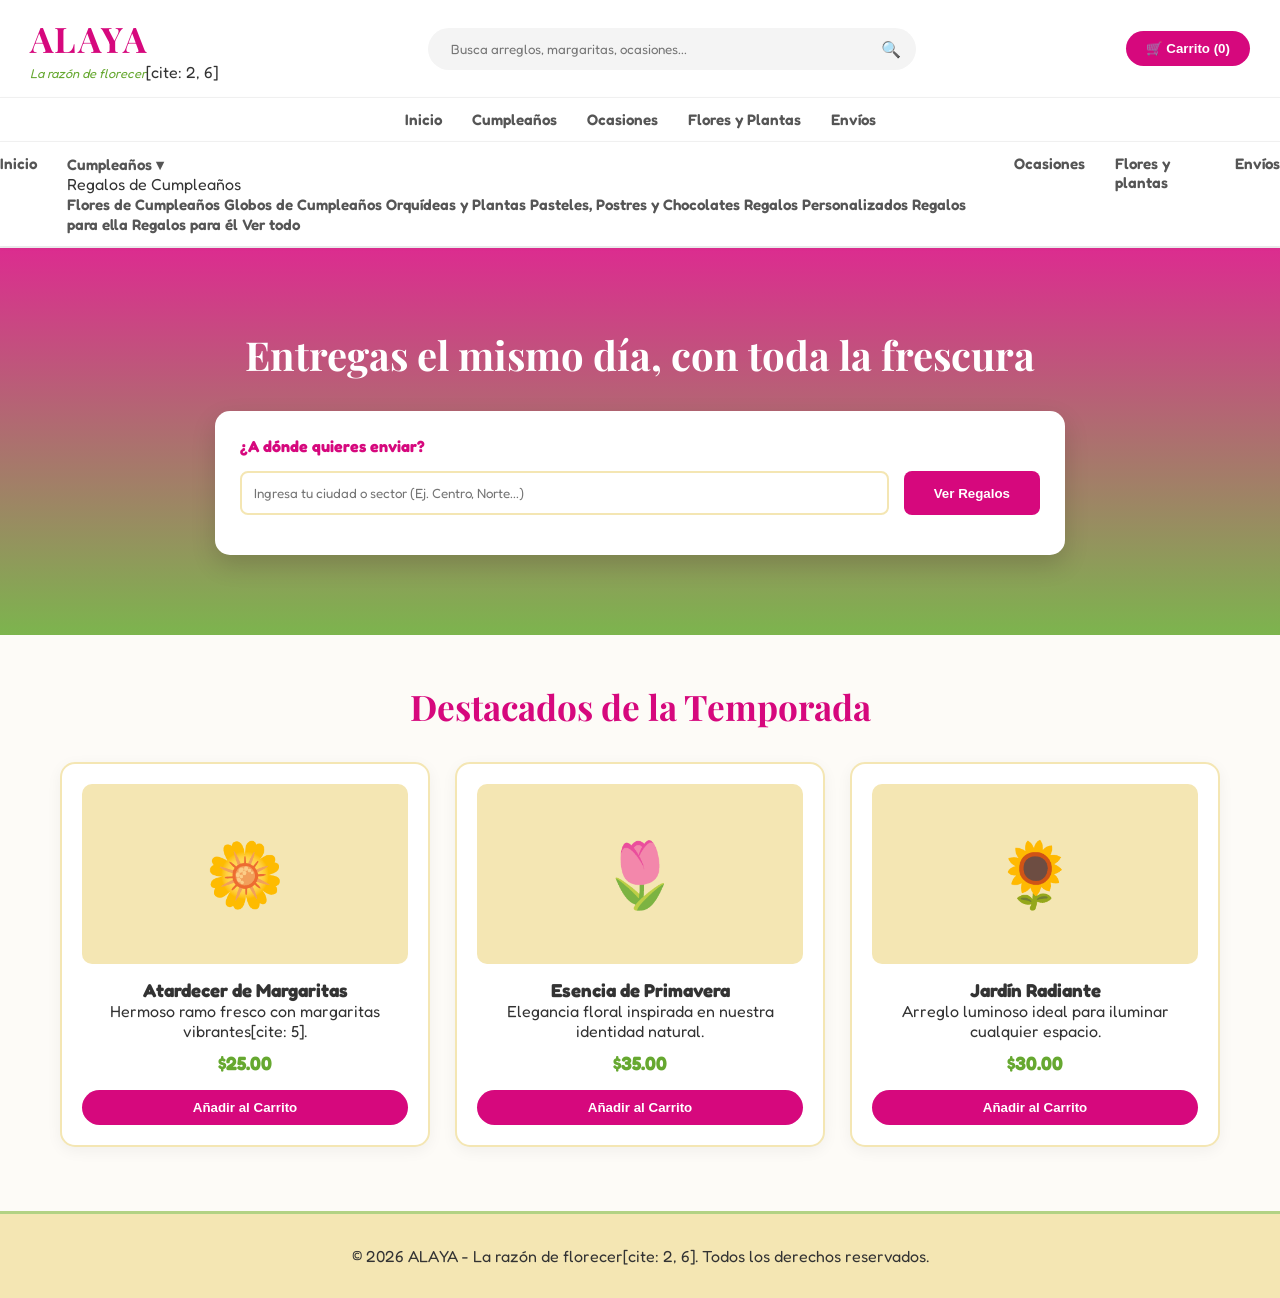
==== index.html @ d501094c "Add files via upload" ====
<!DOCTYPE html>
<html lang="es">
<head>
    <meta charset="UTF-8">
    <meta name="viewport" content="width=device-width, initial-scale=1.0">
    <title>ALAYA - La razón de florecer</title>
    <link href="https://fonts.googleapis.com/css2?family=Fredoka:wght@400;600&family=Playfair+Display:ital,wght@0,600;1,400&display=swap" rel="stylesheet">
    <link rel="stylesheet" href="style.css">
</head>
<body>

    <!-- Encabezado Principal Estilo E-commerce -->
    <header>
        <div class="header-top">
            <div class="logo-area">
                <h1>ALAYA</h1>
                <span class="slogan">La razón de florecer</span>[cite: 2, 6]
            </div>
            
            <!-- Barra de búsqueda -->
            <div class="search-bar">
                <input type="text" placeholder="Busca arreglos, margaritas, ocasiones...">
                <span>🔍</span>
            </div>

            <div class="header-actions">
                <button class="cart-btn" onclick="toggleCart()">🛒 Carrito (<span id="cart-count">0</span>)</button>
            </div>
        </div>

        <!-- Menú de Categorías Secundario -->
        <nav class="sub-nav">
            <a href="index.html">Inicio</a>
            <a href="catalogo.html">Cumpleaños</a>
            <a href="catalogo.html">Ocasiones</a>
            <a href="catalogo.html">Flores y Plantas</a>
            <a href="envios.html">Envíos</a>
        </nav>
        <!-- Menú de Categorías Secundario con Desplegable -->
        <nav class="sub-nav">
            <a href="index.html">Inicio</a>
            
            <!-- Opción Cumpleaños con Menú Desplegable -->
            <div class="dropdown">
                <a href="catalogo.html">Cumpleaños ▾</a>
                <div class="dropdown-content">
                    <div class="dropdown-title">Regalos de Cumpleaños</div>
                    <a href="catalogo.html">Flores de Cumpleaños</a>
                    <a href="catalogo.html">Globos de Cumpleaños</a>
                    <a href="catalogo.html">Orquídeas y Plantas</a>
                    <a href="catalogo.html">Pasteles, Postres y Chocolates</a>
                    <a href="catalogo.html">Regalos Personalizados</a>
                    <a href="catalogo.html">Regalos para ella</a>
                    <a href="catalogo.html">Regalos para él</a>
                    <a href="catalogo.html" class="ver-todo">Ver todo</a>
                </div>
            </div>

            <a href="catalogo.html">Ocasiones</a>
            <a href="catalogo.html">Flores y plantas</a>
            <a href="envios.html">Envíos</a>
        </nav>
    </header>

    <!-- Sección Buscador de Destino (Inspirado en EnviaFlores) -->
    <section class="hero-envio-container">
        <h2>Entregas el mismo día, con toda la frescura</h2>
        <div class="location-box">
            <h4>¿A dónde quieres enviar?</h4>
            <div class="location-inputs">
                <input type="text" id="zone-input" placeholder="Ingresa tu ciudad o sector (Ej. Centro, Norte...)">
                <button class="btn-enviar-regalo" onclick="calcularTiempoEnvio()">Ver Regalos</button>
            </div>
            <div id="delivery-result" style="margin-top: 15px; font-weight: bold; color: var(--color-fucsia);"></div>
        </div>
    </section>

    <!-- Catálogo Destacado con recuadros expansivos -->
    <div class="container">
        <h2 class="section-title">Destacados de la Temporada</h2>
        <div class="catalog-grid">
            
            <div class="flower-card">
                <div class="flower-img">🌼</div>
                <h3>Atardecer de Margaritas</h3>
                <p>Hermoso ramo fresco con margaritas vibrantes[cite: 5].</p>
                <div class="price">$25.00</div>
                <button class="btn-add" onclick="addToCart('Atardecer de Margaritas', 25.00)">Añadir al Carrito</button>
            </div>

            <div class="flower-card">
                <div class="flower-img">🌷</div>
                <h3>Esencia de Primavera</h3>
                <p>Elegancia floral inspirada en nuestra identidad natural.</p>
                <div class="price">$35.00</div>
                <button class="btn-add" onclick="addToCart('Esencia de Primavera', 35.00)">Añadir al Carrito</button>
            </div>

            <div class="flower-card">
                <div class="flower-img">🌻</div>
                <h3>Jardín Radiante</h3>
                <p>Arreglo luminoso ideal para iluminar cualquier espacio.</p>
                <div class="price">$30.00</div>
                <button class="btn-add" onclick="addToCart('Jardín Radiante', 30.00)">Añadir al Carrito</button>
            </div>

        </div>
    </div>

    <!-- Carrito Desplegable Lateral -->
    <div class="cart-modal" id="cartModal">
        <div class="cart-header">
            <h3>Tu Carrito ALAYA</h3>
            <button class="close-cart" onclick="toggleCart()">×</button>
        </div>
        <div class="cart-items" id="cartItemsList">
            <p style="text-align: center; color: #777; margin-top: 20px;">Tu carrito está vacío.</p>
        </div>
        <div class="cart-footer">
            <div class="total-price">Total: $<span id="cartTotal">0.00</span></div>
            <button class="btn-add" onclick="checkout()">Realizar Pedido</button>
        </div>
    </div>

    <footer>
        <p>&copy; 2026 ALAYA - La razón de florecer[cite: 2, 6]. Todos los derechos reservados.</p>
    </footer>

    <!-- Archivo de JavaScript externo -->
    <script src="script.js"></script>
    <script>
        // Función específica para el buscador estilo EnviaFlores en el banner
        function calcularTiempoEnvio() {
            const zona = document.getElementById('zone-input').value.trim();
            const resultDiv = document.getElementById('delivery-result');

            if (zona === "") {
                resultDiv.innerHTML = "⚠️ Por favor, ingresa una zona o sector válido.";
                return;
            }

            const tiempos = [30, 40, 45, 50];
            const tiempoAleatorio = tiempos[Math.floor(Math.random() * tiempos.length)];

            resultDiv.innerHTML = `🚚 ¡Disponible! Para <strong>${zona}</strong>, tu pedido llegará en aproximadamente <strong>${tiempoAleatorio} minutos</strong>.`;
        }
    </script>
</body>
</html>
---- style.css ----
:root {
    --color-fucsia: #d6087d;
    --color-verde: #66a830;
    --color-crema: #f4e6b3;
    --color-verde-claro: #b2d284;
    --color-fondo: #fdfbf7;
    --color-texto: #333333;
}

* {
    margin: 0;
    padding: 0;
    box-sizing: border-box;
}

body {
    font-family: 'Fredoka', sans-serif;
    background-color: var(--color-fondo);
    color: var(--color-texto);
}

/* Encabezado Estilo E-commerce */
header {
    background-color: white;
    border-bottom: 2px solid #eee;
    position: sticky;
    top: 0;
    z-index: 1000;
}

.header-top {
    display: flex;
    justify-content: space-between;
    align-items: center;
    padding: 15px 30px;
    max-width: 1300px;
    margin: 0 auto;
}

.logo-area h1 {
    font-family: 'Playfair Display', serif;
    color: var(--color-fucsia);
    font-size: 2.2rem;
    letter-spacing: 2px;
}

.logo-area .slogan {
    font-size: 0.8rem;
    color: var(--color-verde);
    font-style: italic;
}

/* Barra de búsqueda central */
.search-bar {
    display: flex;
    background: #f4f4f4;
    border-radius: 25px;
    padding: 5px 15px;
    width: 40%;
    align-items: center;
}

.search-bar input {
    border: none;
    background: transparent;
    outline: none;
    width: 100%;
    padding: 8px;
    font-family: 'Fredoka', sans-serif;
}

.header-actions {
    display: flex;
    gap: 20px;
    align-items: center;
}

.cart-btn {
    background-color: var(--color-fucsia);
    color: white;
    padding: 10px 20px;
    border-radius: 25px;
    border: none;
    font-weight: 600;
    cursor: pointer;
}

/* Menú de categorías secundario */
.sub-nav {
    background-color: white;
    border-top: 1px solid #f0f0f0;
    display: flex;
    justify-content: center;
    gap: 30px;
    padding: 12px 0;
    box-shadow: 0 2px 5px rgba(0,0,0,0.03);
}

.sub-nav a {
    text-decoration: none;
    color: #555;
    font-weight: 600;
    font-size: 0.95rem;
    transition: color 0.3s;
}

.sub-nav a:hover {
    color: var(--color-fucsia);
}

/* Sección Buscador de Envío Flotante (Estilo EnviaFlores) */
.hero-envio-container {
    background: linear-gradient(rgba(214, 8, 125, 0.85), rgba(102, 168, 48, 0.85)), url('https://images.unsplash.com/photo-1526047932273-341f2a7631f9?auto=format&fit=crop&w=1200&q=80');
    background-size: cover;
    background-position: center;
    padding: 80px 20px;
    text-align: center;
    color: white;
}

.hero-envio-container h2 {
    font-family: 'Playfair Display', serif;
    font-size: 2.5rem;
    margin-bottom: 30px;
}

.location-box {
    background: white;
    max-width: 850px;
    margin: 0 auto;
    padding: 25px;
    border-radius: 15px;
    box-shadow: 0 10px 25px rgba(0,0,0,0.15);
    text-align: left;
    color: var(--color-texto);
}

.location-box h4 {
    margin-bottom: 15px;
    color: var(--color-fucsia);
}

.location-inputs {
    display: flex;
    gap: 15px;
}

.location-inputs select, .location-inputs input {
    flex: 1;
    padding: 12px;
    border: 2px solid var(--color-crema);
    border-radius: 8px;
    font-family: 'Fredoka', sans-serif;
    outline: none;
}

.btn-enviar-regalo {
    background-color: var(--color-fucsia);
    color: white;
    border: none;
    padding: 12px 30px;
    border-radius: 8px;
    font-weight: 600;
    cursor: pointer;
    transition: background 0.3s;
}

.btn-enviar-regalo:hover {
    background-color: #b00564;
}

/* Contenedor del catálogo y recuadros expansivos */
.container {
    max-width: 1200px;
    margin: 3rem auto;
    padding: 0 20px;
}

.section-title {
    text-align: center;
    color: var(--color-fucsia);
    font-family: 'Playfair Display', serif;
    font-size: 2.2rem;
    margin-bottom: 2rem;
}

.catalog-grid {
    display: grid;
    grid-template-columns: repeat(auto-fit, minmax(280px, 1fr));
    gap: 25px;
}

.flower-card {
    background: white;
    border-radius: 15px;
    overflow: hidden;
    box-shadow: 0 4px 15px rgba(0,0,0,0.05);
    border: 2px solid var(--color-crema);
    padding: 20px;
    text-align: center;
    transition: transform 0.3s ease, box-shadow 0.3s ease;
}

.flower-card:hover {
    transform: scale(1.03) translateY(-5px); /* Efecto de expansión al pasar el mouse */
    box-shadow: 0 10px 25px rgba(214, 8, 125, 0.15);
}

.flower-img {
    background-color: var(--color-crema);
    height: 180px;
    display: flex;
    align-items: center;
    justify-content: center;
    font-size: 4rem;
    border-radius: 10px;
    margin-bottom: 15px;
}

.price {
    font-size: 1.2rem;
    font-weight: bold;
    color: var(--color-verde);
    margin: 10px 0 15px 0;
}

.btn-add {
    background-color: var(--color-fucsia);
    color: white;
    border: none;
    padding: 10px 20px;
    border-radius: 20px;
    cursor: pointer;
    font-weight: 600;
    width: 100%;
}

/* Carrito Lateral y Footer */
.cart-modal {
    position: fixed;
    top: 0;
    right: -400px;
    width: 350px;
    height: 100%;
    background: white;
    box-shadow: -5px 0 15px rgba(0,0,0,0.1);
    transition: right 0.3s ease;
    z-index: 2000;
    padding: 20px;
    display: flex;
    flex-direction: column;
}

.cart-modal.open {
    right: 0;
}

.cart-header {
    display: flex;
    justify-content: space-between;
    align-items: center;
    border-bottom: 2px solid var(--color-crema);
    padding-bottom: 15px;
}

.close-cart {
    background: none;
    border: none;
    font-size: 1.5rem;
    cursor: pointer;
    color: var(--color-fucsia);
}

.cart-items {
    flex-grow: 1;
    overflow-y: auto;
    padding: 20px 0;
}

.cart-footer {
    border-top: 2px solid var(--color-crema);
    padding-top: 15px;
}

.total-price {
    font-size: 1.2rem;
    font-weight: bold;
    margin-bottom: 15px;
    text-align: right;
}

footer {
    background-color: var(--color-crema);
    text-align: center;
    padding: 2rem;
    margin-top: 4rem;
    border-top: 3px solid var(--color-verde-claro);
}
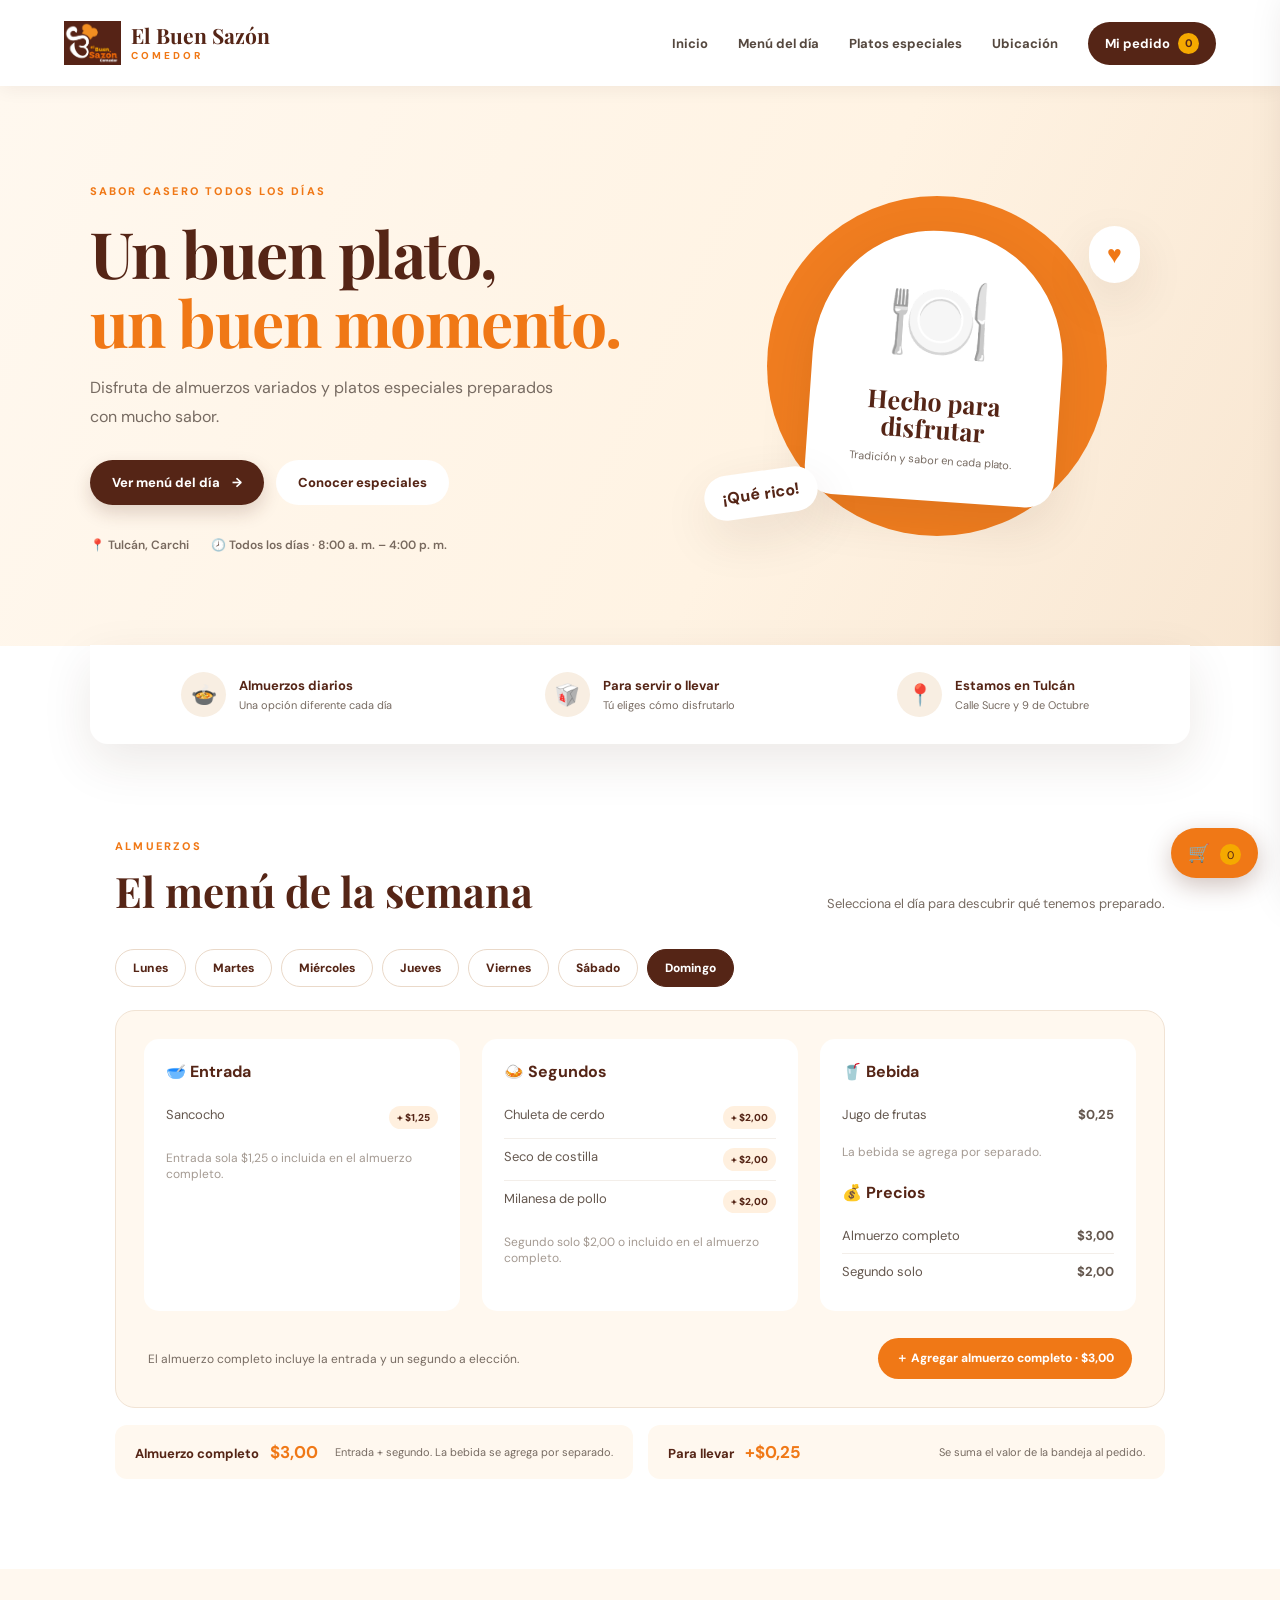
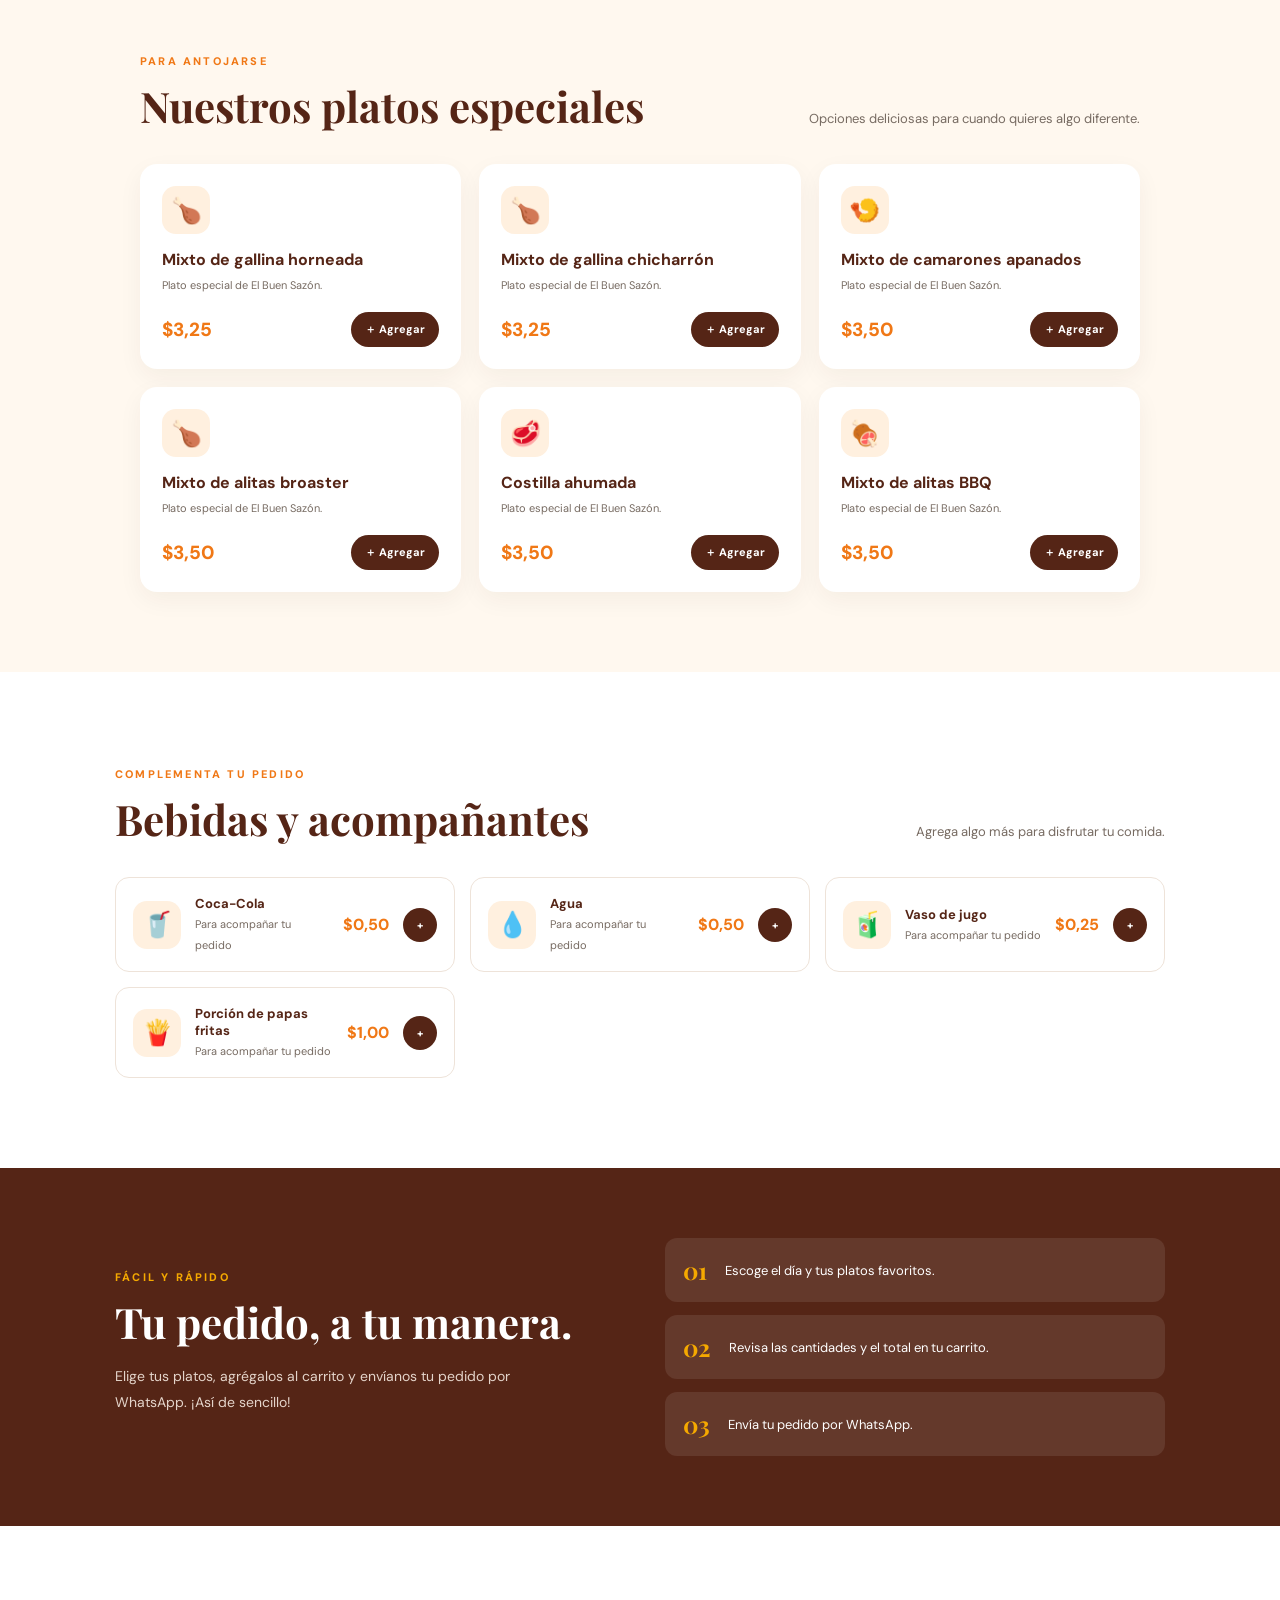
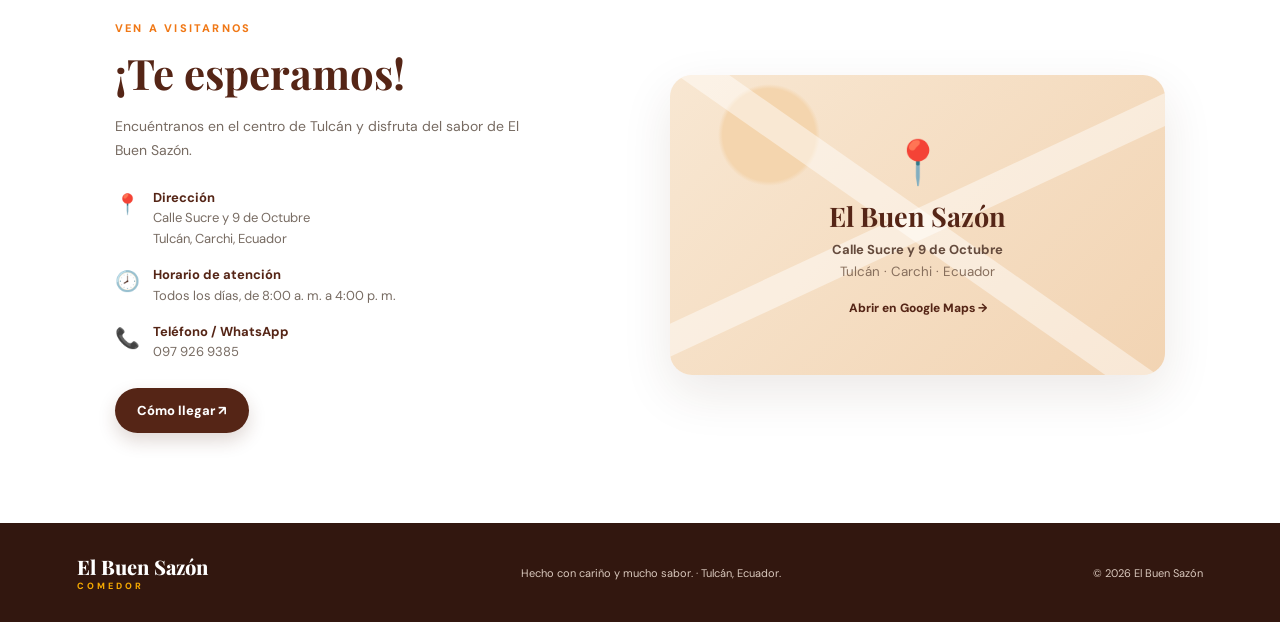
==== commit 11d2f173: "Add files via upload" ====
--- a/index.html
+++ b/index.html
@@ -1,149 +1,155 @@
-<!DOCTYPE html>
-<html lang="es">
-<head>
-    <meta charset="UTF-8">
-    <meta name="viewport" content="width=device-width, initial-scale=1.0">
-    <title>ALAYA - La razón de florecer</title>
-    <link href="https://fonts.googleapis.com/css2?family=Fredoka:wght@400;600&family=Playfair+Display:ital,wght@0,600;1,400&display=swap" rel="stylesheet">
-    <link rel="stylesheet" href="style.css">
-</head>
-<body>
-
-    <!-- Encabezado Principal Estilo E-commerce -->
-    <header>
-        <div class="header-top">
-            <div class="logo-area">
-                <h1>ALAYA</h1>
-                <span class="slogan">La razón de florecer</span>[cite: 2, 6]
-            </div>
-            
-            <!-- Barra de búsqueda -->
-            <div class="search-bar">
-                <input type="text" placeholder="Busca arreglos, margaritas, ocasiones...">
-                <span>🔍</span>
-            </div>
-
-            <div class="header-actions">
-                <button class="cart-btn" onclick="toggleCart()">🛒 Carrito (<span id="cart-count">0</span>)</button>
-            </div>
-        </div>
-
-        <!-- Menú de Categorías Secundario -->
-        <nav class="sub-nav">
-            <a href="index.html">Inicio</a>
-            <a href="catalogo.html">Cumpleaños</a>
-            <a href="catalogo.html">Ocasiones</a>
-            <a href="catalogo.html">Flores y Plantas</a>
-            <a href="envios.html">Envíos</a>
-        </nav>
-        <!-- Menú de Categorías Secundario con Desplegable -->
-        <nav class="sub-nav">
-            <a href="index.html">Inicio</a>
-            
-            <!-- Opción Cumpleaños con Menú Desplegable -->
-            <div class="dropdown">
-                <a href="catalogo.html">Cumpleaños ▾</a>
-                <div class="dropdown-content">
-                    <div class="dropdown-title">Regalos de Cumpleaños</div>
-                    <a href="catalogo.html">Flores de Cumpleaños</a>
-                    <a href="catalogo.html">Globos de Cumpleaños</a>
-                    <a href="catalogo.html">Orquídeas y Plantas</a>
-                    <a href="catalogo.html">Pasteles, Postres y Chocolates</a>
-                    <a href="catalogo.html">Regalos Personalizados</a>
-                    <a href="catalogo.html">Regalos para ella</a>
-                    <a href="catalogo.html">Regalos para él</a>
-                    <a href="catalogo.html" class="ver-todo">Ver todo</a>
-                </div>
-            </div>
-
-            <a href="catalogo.html">Ocasiones</a>
-            <a href="catalogo.html">Flores y plantas</a>
-            <a href="envios.html">Envíos</a>
-        </nav>
-    </header>
-
-    <!-- Sección Buscador de Destino (Inspirado en EnviaFlores) -->
-    <section class="hero-envio-container">
-        <h2>Entregas el mismo día, con toda la frescura</h2>
-        <div class="location-box">
-            <h4>¿A dónde quieres enviar?</h4>
-            <div class="location-inputs">
-                <input type="text" id="zone-input" placeholder="Ingresa tu ciudad o sector (Ej. Centro, Norte...)">
-                <button class="btn-enviar-regalo" onclick="calcularTiempoEnvio()">Ver Regalos</button>
-            </div>
-            <div id="delivery-result" style="margin-top: 15px; font-weight: bold; color: var(--color-fucsia);"></div>
-        </div>
-    </section>
-
-    <!-- Catálogo Destacado con recuadros expansivos -->
-    <div class="container">
-        <h2 class="section-title">Destacados de la Temporada</h2>
-        <div class="catalog-grid">
-            
-            <div class="flower-card">
-                <div class="flower-img">🌼</div>
-                <h3>Atardecer de Margaritas</h3>
-                <p>Hermoso ramo fresco con margaritas vibrantes[cite: 5].</p>
-                <div class="price">$25.00</div>
-                <button class="btn-add" onclick="addToCart('Atardecer de Margaritas', 25.00)">Añadir al Carrito</button>
-            </div>
-
-            <div class="flower-card">
-                <div class="flower-img">🌷</div>
-                <h3>Esencia de Primavera</h3>
-                <p>Elegancia floral inspirada en nuestra identidad natural.</p>
-                <div class="price">$35.00</div>
-                <button class="btn-add" onclick="addToCart('Esencia de Primavera', 35.00)">Añadir al Carrito</button>
-            </div>
-
-            <div class="flower-card">
-                <div class="flower-img">🌻</div>
-                <h3>Jardín Radiante</h3>
-                <p>Arreglo luminoso ideal para iluminar cualquier espacio.</p>
-                <div class="price">$30.00</div>
-                <button class="btn-add" onclick="addToCart('Jardín Radiante', 30.00)">Añadir al Carrito</button>
-            </div>
-
-        </div>
-    </div>
-
-    <!-- Carrito Desplegable Lateral -->
-    <div class="cart-modal" id="cartModal">
-        <div class="cart-header">
-            <h3>Tu Carrito ALAYA</h3>
-            <button class="close-cart" onclick="toggleCart()">×</button>
-        </div>
-        <div class="cart-items" id="cartItemsList">
-            <p style="text-align: center; color: #777; margin-top: 20px;">Tu carrito está vacío.</p>
-        </div>
-        <div class="cart-footer">
-            <div class="total-price">Total: $<span id="cartTotal">0.00</span></div>
-            <button class="btn-add" onclick="checkout()">Realizar Pedido</button>
-        </div>
-    </div>
-
-    <footer>
-        <p>&copy; 2026 ALAYA - La razón de florecer[cite: 2, 6]. Todos los derechos reservados.</p>
-    </footer>
-
-    <!-- Archivo de JavaScript externo -->
-    <script src="script.js"></script>
-    <script>
-        // Función específica para el buscador estilo EnviaFlores en el banner
-        function calcularTiempoEnvio() {
-            const zona = document.getElementById('zone-input').value.trim();
-            const resultDiv = document.getElementById('delivery-result');
-
-            if (zona === "") {
-                resultDiv.innerHTML = "⚠️ Por favor, ingresa una zona o sector válido.";
-                return;
-            }
-
-            const tiempos = [30, 40, 45, 50];
-            const tiempoAleatorio = tiempos[Math.floor(Math.random() * tiempos.length)];
-
-            resultDiv.innerHTML = `🚚 ¡Disponible! Para <strong>${zona}</strong>, tu pedido llegará en aproximadamente <strong>${tiempoAleatorio} minutos</strong>.`;
-        }
-    </script>
-</body>
-</html>+<!DOCTYPE html>
+<html lang="es">
+<head>
+  <meta charset="UTF-8">
+  <meta name="viewport" content="width=device-width, initial-scale=1.0">
+  <meta name="description" content="El Buen Sazón, comedor en Tulcán. Consulta el menú del día y realiza tu pedido.">
+  <title>El Buen Sazón | Comedor en Tulcán</title>
+  <link rel="preconnect" href="https://fonts.googleapis.com">
+  <link rel="preconnect" href="https://fonts.gstatic.com" crossorigin>
+  <link href="https://fonts.googleapis.com/css2?family=DM+Sans:wght@400;500;600;700;800&family=Playfair+Display:wght@700;800&display=swap" rel="stylesheet">
+  <link rel="stylesheet" href="styles.css">
+</head>
+<body>
+  <header class="site-header">
+    <a class="brand" href="#inicio" aria-label="El Buen Sazón, inicio">
+      <img src="logo.png" alt="Logo de El Buen Sazón">
+      <span class="brand-copy"><strong>El Buen Sazón</strong><small>COMEDOR</small></span>
+    </a>
+    <button class="menu-toggle" id="menuToggle" aria-label="Abrir menú" aria-expanded="false">☰</button>
+    <nav id="mainNav">
+      <a href="#inicio">Inicio</a>
+      <a href="#menu">Menú del día</a>
+      <a href="#especiales">Platos especiales</a>
+      <a href="#ubicacion">Ubicación</a>
+      <button class="nav-cart" id="openCartNav">Mi pedido <span id="navCartCount">0</span></button>
+    </nav>
+  </header>
+
+  <main>
+    <section class="hero" id="inicio">
+      <div class="hero-content">
+        <span class="eyebrow">SABOR CASERO TODOS LOS DÍAS</span>
+        <h1>Un buen plato,<br><em>un buen momento.</em></h1>
+        <p>Disfruta de almuerzos variados y platos especiales preparados con mucho sabor.</p>
+        <div class="hero-actions">
+          <a class="btn btn-primary" href="#menu">Ver menú del día <span>→</span></a>
+          <a class="btn btn-light" href="#especiales">Conocer especiales</a>
+        </div>
+        <div class="hero-meta">
+          <span>📍 Tulcán, Carchi</span>
+          <span>🕗 Todos los días · 8:00 a. m. – 4:00 p. m.</span>
+        </div>
+      </div>
+      <div class="hero-art" aria-label="Presentación de comida">
+        <div class="hero-circle"></div>
+        <div class="hero-card">
+          <span class="plate-icon">🍽️</span>
+          <strong>Hecho para<br>disfrutar</strong>
+          <small>Tradición y sabor en cada plato.</small>
+        </div>
+        <span class="floating floating-one">♥</span>
+        <span class="floating floating-two">¡Qué rico!</span>
+      </div>
+    </section>
+
+    <section class="quick-info">
+      <div><span class="info-icon">🍲</span><p><strong>Almuerzos diarios</strong><small>Una opción diferente cada día</small></p></div>
+      <div><span class="info-icon">🥡</span><p><strong>Para servir o llevar</strong><small>Tú eliges cómo disfrutarlo</small></p></div>
+      <div><span class="info-icon">📍</span><p><strong>Estamos en Tulcán</strong><small>Calle Sucre y 9 de Octubre</small></p></div>
+    </section>
+
+    <section class="section menu-section" id="menu">
+      <div class="section-heading">
+        <div><span class="eyebrow">ALMUERZOS</span><h2>El menú de la semana</h2></div>
+        <p>Selecciona el día para descubrir qué tenemos preparado.</p>
+      </div>
+      <div class="day-tabs" id="dayTabs" role="tablist" aria-label="Días de la semana"></div>
+      <div class="daily-menu" id="dailyMenu" aria-live="polite"></div>
+      <div class="price-note">
+        <div><strong>Almuerzo completo <b>$3,00</b></strong><span>Entrada + segundo. La bebida se agrega por separado.</span></div>
+        <div><strong>Para llevar <b>+$0,25</b></strong><span>Se suma el valor de la bandeja al pedido.</span></div>
+      </div>
+    </section>
+
+    <section class="special-section" id="especiales">
+      <div class="section section-heading">
+        <div><span class="eyebrow">PARA ANTOJARSE</span><h2>Nuestros platos especiales</h2></div>
+        <p>Opciones deliciosas para cuando quieres algo diferente.</p>
+      </div>
+      <div class="special-grid" id="specialGrid"></div>
+    </section>
+
+    <section class="extras-section section" id="extras">
+      <div class="section-heading">
+        <div><span class="eyebrow">COMPLEMENTA TU PEDIDO</span><h2>Bebidas y acompañantes</h2></div>
+        <p>Agrega algo más para disfrutar tu comida.</p>
+      </div>
+      <div class="extras-grid" id="extrasGrid"></div>
+    </section>
+
+    <section class="how-section">
+      <div class="how-copy">
+        <span class="eyebrow">FÁCIL Y RÁPIDO</span>
+        <h2>Tu pedido, a tu manera.</h2>
+        <p>Elige tus platos, agrégalos al carrito y envíanos tu pedido por WhatsApp. ¡Así de sencillo!</p>
+      </div>
+      <div class="steps">
+        <div><b>01</b><span>Escoge el día y tus platos favoritos.</span></div>
+        <div><b>02</b><span>Revisa las cantidades y el total en tu carrito.</span></div>
+        <div><b>03</b><span>Envía tu pedido por WhatsApp.</span></div>
+      </div>
+    </section>
+
+    <section class="location-section section" id="ubicacion">
+      <div>
+        <span class="eyebrow">VEN A VISITARNOS</span>
+        <h2>¡Te esperamos!</h2>
+        <p>Encuéntranos en el centro de Tulcán y disfruta del sabor de El Buen Sazón.</p>
+        <div class="location-details">
+          <p><span>📍</span><span><strong>Dirección</strong><br>Calle Sucre y 9 de Octubre<br>Tulcán, Carchi, Ecuador</span></p>
+          <p><span>🕗</span><span><strong>Horario de atención</strong><br>Todos los días, de 8:00 a. m. a 4:00 p. m.</span></p>
+          <p><span>📞</span><span><strong>Teléfono / WhatsApp</strong><br>097 926 9385</span></p>
+        </div>
+        <a class="btn btn-primary" target="_blank" rel="noopener" href="https://www.google.com/maps/search/?api=1&query=Calle+Sucre+y+9+de+Octubre%2C+Tulcan%2C+Carchi%2C+Ecuador">Cómo llegar ↗</a>
+      </div>
+      <div class="map-card">
+        <div class="map-pin">📍</div>
+        <strong>El Buen Sazón</strong>
+        <span>Calle Sucre y 9 de Octubre</span>
+        <small>Tulcán · Carchi · Ecuador</small>
+        <a target="_blank" rel="noopener" href="https://www.google.com/maps/search/?api=1&query=Calle+Sucre+y+9+de+Octubre%2C+Tulcan%2C+Carchi%2C+Ecuador">Abrir en Google Maps →</a>
+      </div>
+    </section>
+  </main>
+
+  <footer>
+    <a class="footer-brand" href="#inicio">El Buen Sazón <small>COMEDOR</small></a>
+    <p>Hecho con cariño y mucho sabor. · Tulcán, Ecuador.</p>
+    <span>© <span id="year"></span> El Buen Sazón</span>
+  </footer>
+
+  <button class="cart-fab" id="openCartFab" aria-label="Abrir carrito">🛒 <span id="fabCartCount">0</span></button>
+
+  <div class="cart-overlay" id="cartOverlay"></div>
+  <aside class="cart-drawer" id="cartDrawer" aria-label="Carrito de pedidos" aria-hidden="true">
+    <div class="cart-header"><div><span class="eyebrow">TU SELECCIÓN</span><h2>Mi pedido</h2></div><button id="closeCart" class="close-cart" aria-label="Cerrar carrito">×</button></div>
+    <div class="order-type">
+      <span>¿Cómo deseas tu pedido?</span>
+      <label><input type="radio" name="orderType" value="servir" checked> Para servir</label>
+      <label><input type="radio" name="orderType" value="llevar"> Para llevar</label>
+    </div>
+    <div class="cart-items" id="cartItems"><div class="empty-cart">Tu carrito está vacío.<br><span>Agrega algo rico del menú. 🍽️</span></div></div>
+    <div class="cart-summary">
+      <div><span>Subtotal</span><strong id="subtotal">$0,00</strong></div>
+      <div><span id="packagingLabel">Bandeja</span><strong id="packaging">$0,00</strong></div>
+      <div class="total-row"><span>Total</span><strong id="total">$0,00</strong></div>
+      <button class="btn btn-primary checkout-btn" id="checkoutBtn">Enviar pedido por WhatsApp ↗</button>
+      <small>El pedido se enviará para confirmar disponibilidad y forma de entrega.</small>
+    </div>
+  </aside>
+
+  <div class="toast" id="toast" role="status">Agregado a tu pedido ✓</div>
+  <script src="script.js"></script>
+</body>
+</html>
--- a/styles.css
+++ b/styles.css
@@ -0,0 +1,190 @@
+ :root {
+  --brown: #552516; --brown-2: #71351f; --orange: #f07816; --gold: #f5a900;
+  --cream: #fff8ef; --cream-2: #f8eee2; --ink: #30251f; --muted: #776b62;
+  --white: #fff; --green: #4f8053; --shadow: 0 18px 50px rgba(68,35,20,.10);
+}
+* { box-sizing: border-box; }
+html { scroll-behavior: smooth; }
+body { margin: 0; color: var(--ink); background: #fff; font-family: "DM Sans", Arial, sans-serif; }
+a { color: inherit; text-decoration: none; }
+button { font: inherit; cursor: pointer; }
+.site-header { height: 86px; padding: 0 max(5vw, calc((100vw - 1200px)/2)); display:flex; align-items:center; justify-content:space-between; background:#fff; position:sticky; top:0; z-index:20; box-shadow:0 3px 18px rgba(50,25,12,.06); }
+.brand { display:flex; align-items:center; gap:10px; }
+.brand img { width:57px; height:57px; object-fit:contain; }
+.brand-copy { display:flex; flex-direction:column; line-height:1; }
+.brand-copy strong { font-family:"Playfair Display",serif; font-size:21px; color:var(--brown); }
+.brand-copy small { color:var(--orange); font-size:10px; font-weight:800; letter-spacing:3px; margin-top:5px; }
+nav { display:flex; align-items:center; gap:30px; font-size:13px; font-weight:700; color:#55483f; }
+nav a:hover { color:var(--orange); }
+.nav-cart { border:0; border-radius:30px; padding:11px 17px; background:var(--brown); color:#fff; font-weight:700; }
+.nav-cart span,.cart-fab span { display:inline-grid; place-items:center; margin-left:5px; background:var(--gold); color:var(--brown); border-radius:50%; width:21px; height:21px; font-size:11px; }
+.menu-toggle { display:none; background:none; border:0; font-size:25px; color:var(--brown); }
+.hero { min-height:560px; padding:75px max(7vw,calc((100vw - 1120px)/2)); display:grid; grid-template-columns:1.05fr .95fr; align-items:center; gap:35px; background:linear-gradient(115deg,#fff8ef 0%,#fff3e3 60%,#f8e6d1 100%); overflow:hidden; }
+.eyebrow { color:var(--orange); font-size:11px; letter-spacing:2.2px; font-weight:800; }
+.hero h1 { font-family:"Playfair Display",serif; color:var(--brown); font-size:clamp(42px,5vw,66px); line-height:1.08; margin:18px 0; letter-spacing:-1.5px; }
+.hero h1 em { color:var(--orange); font-style:normal; }
+.hero-content>p { max-width:470px; color:var(--muted); font-size:16px; line-height:1.8; }
+.hero-actions { display:flex; gap:12px; flex-wrap:wrap; margin:28px 0 32px; }
+.btn { display:inline-flex; justify-content:center; align-items:center; gap:12px; border:0; border-radius:30px; padding:14px 22px; font-weight:800; font-size:13px; transition:.2s; }
+.btn:hover { transform:translateY(-2px); }
+.btn-primary { color:#fff; background:var(--brown); box-shadow:0 8px 18px rgba(85,37,22,.18); }
+.btn-primary:hover { background:var(--orange); }
+.btn-light { color:var(--brown); background:#fff; }
+.hero-meta { display:flex; gap:22px; flex-wrap:wrap; color:#78695e; font-size:12px; font-weight:600; }
+.hero-art { min-height:370px; position:relative; display:grid; place-items:center; }
+.hero-circle { width:min(340px,80vw); height:min(340px,80vw); border-radius:50%; background:var(--orange); position:absolute; opacity:.95; }
+.hero-card { position:relative; width:250px; min-height:270px; padding:30px; display:flex; flex-direction:column; align-items:center; justify-content:center; text-align:center; background:#fff; border-radius:48% 48% 28px 28px; box-shadow:var(--shadow); transform:rotate(4deg); }
+.plate-icon { font-size:85px; margin-bottom:12px; }
+.hero-card strong { font-family:"Playfair Display",serif; color:var(--brown); font-size:25px; line-height:1.1; }
+.hero-card small { color:var(--muted); margin-top:10px; font-size:11px; }
+.floating { position:absolute; z-index:2; background:#fff; color:var(--brown); box-shadow:var(--shadow); border-radius:30px; padding:12px 18px; font-weight:800; }
+.floating-one { top:45px; right:10%; color:var(--orange); font-size:25px; }
+.floating-two { bottom:35px; left:4%; transform:rotate(-8deg); }
+.quick-info { max-width:1100px; margin:-1px auto 0; padding:27px 30px; display:grid; grid-template-columns:repeat(3,1fr); gap:20px; background:#fff; box-shadow:var(--shadow); border-radius:0 0 18px 18px; }
+.quick-info>div { display:flex; align-items:center; justify-content:center; gap:13px; }
+.info-icon { display:grid; place-items:center; width:45px; height:45px; background:var(--cream-2); border-radius:50%; font-size:21px; }
+.quick-info p { margin:0; display:flex; flex-direction:column; gap:4px; }
+.quick-info strong { font-size:13px; color:var(--brown); }
+.quick-info small { color:var(--muted); font-size:11px; }
+.section { max-width:1100px; margin:auto; padding:90px 25px; }
+.section-heading { display:flex; justify-content:space-between; align-items:end; gap:20px; margin-bottom:30px; }
+.section-heading h2,.location-section h2,.how-section h2 { font-family:"Playfair Display",serif; font-size:clamp(30px,4vw,42px); color:var(--brown); margin:8px 0 0; }
+.section-heading>p { color:var(--muted); max-width:350px; line-height:1.6; font-size:13px; margin:0 0 4px; }
+.day-tabs { display:flex; gap:9px; flex-wrap:wrap; margin-bottom:23px; }
+.day-tab { border:1px solid #ead9c9; background:#fff; color:var(--brown); border-radius:30px; padding:10px 17px; font-weight:800; font-size:12px; }
+.day-tab.active,.day-tab:hover { background:var(--brown); color:#fff; border-color:var(--brown); }
+.daily-menu { background:var(--cream); border:1px solid #f1e3d4; border-radius:20px; padding:28px; display:grid; grid-template-columns:repeat(3,1fr); gap:22px; }
+.menu-column { background:#fff; padding:22px; border-radius:15px; }
+.menu-column h3 { color:var(--brown); margin:0 0 15px; font-size:16px; display:flex; align-items:center; gap:8px; }
+.menu-column ul { list-style:none; margin:0; padding:0; }
+.menu-column li { padding:9px 0; border-bottom:1px solid #f3eee9; font-size:13px; color:#64574e; display:flex; justify-content:space-between; gap:8px; }
+.menu-column li:last-child { border:0; }
+.menu-column .muted { color:#a49a92; font-size:12px; }
+.menu-action { grid-column:1/-1; display:flex; justify-content:space-between; align-items:center; gap:15px; flex-wrap:wrap; padding:5px 4px 0; }
+.menu-action p { margin:0; color:var(--muted); font-size:12px; }
+.add-meal { border:0; border-radius:25px; background:var(--orange); color:#fff; padding:12px 18px; font-size:12px; font-weight:800; }
+.price-note { display:flex; gap:15px; margin-top:17px; }
+.price-note>div { flex:1; background:#fff8ef; padding:16px 20px; border-radius:12px; display:flex; justify-content:space-between; gap:10px; align-items:center; }
+.price-note strong { color:var(--brown); font-size:13px; }
+.price-note b { color:var(--orange); font-size:17px; margin-left:8px; }
+.price-note span { color:var(--muted); font-size:11px; }
+.special-section { background:var(--cream); padding:80px 0; }
+.special-section .section-heading { max-width:1050px; margin:0 auto 30px; padding:0 25px; }
+.special-grid { max-width:1050px; margin:auto; padding:0 25px; display:grid; grid-template-columns:repeat(3,1fr); gap:18px; }
+.food-card { background:#fff; border-radius:17px; padding:22px; box-shadow:0 8px 25px rgba(68,35,20,.05); display:flex; flex-direction:column; min-height:205px; }
+.food-emoji { width:48px; height:48px; border-radius:14px; background:#fff0df; display:grid; place-items:center; font-size:25px; margin-bottom:15px; }
+.food-card h3 { color:var(--brown); font-size:16px; margin:0 0 8px; }
+.food-card p { color:var(--muted); font-size:11px; margin:0 0 18px; }
+.card-bottom { margin-top:auto; display:flex; align-items:center; justify-content:space-between; gap:10px; }
+.card-price { color:var(--orange); font-size:19px; font-weight:800; }
+.add-btn { border:0; border-radius:22px; padding:10px 14px; background:var(--brown); color:#fff; font-size:11px; font-weight:800; }
+.add-btn:hover { background:var(--orange); }
+.extras-grid { display:grid; grid-template-columns:repeat(3,1fr); gap:15px; }
+.extra-card { display:flex; align-items:center; gap:14px; border:1px solid #eee3d9; border-radius:14px; padding:17px; }
+.extra-card .food-emoji { margin:0; flex:none; }
+.extra-card div:nth-child(2) { flex:1; }
+.extra-card strong { display:block; font-size:13px; color:var(--brown); }
+.extra-card small { color:var(--muted); font-size:11px; }
+.extra-card .card-price { font-size:16px; }
+.how-section { padding:70px max(7vw,calc((100vw - 1050px)/2)); background:var(--brown); color:#fff; display:grid; grid-template-columns:1fr 1fr; gap:50px; align-items:center; }
+.how-section .eyebrow { color:var(--gold); }
+.how-section h2 { color:#fff; }
+.how-copy p { color:#e4d4ca; line-height:1.8; font-size:14px; max-width:400px; }
+.steps { display:grid; gap:13px; }
+.steps div { display:flex; align-items:center; gap:18px; padding:16px 18px; background:rgba(255,255,255,.09); border-radius:12px; font-size:13px; }
+.steps b { color:var(--gold); font-family:"Playfair Display",serif; font-size:24px; }
+.location-section { display:grid; grid-template-columns:1fr 1fr; gap:60px; align-items:center; }
+.location-section>div:first-child>p { color:var(--muted); line-height:1.7; font-size:14px; max-width:430px; }
+.location-details { margin:25px 0; display:grid; gap:15px; }
+.location-details p { display:flex; gap:13px; align-items:flex-start; margin:0; font-size:13px; line-height:1.6; color:var(--muted); }
+.location-details p>span:first-child { font-size:20px; }
+.location-details strong { color:var(--brown); }
+.map-card { min-height:300px; border-radius:22px; background:radial-gradient(circle at 20% 20%,#f4d5ae 0 10%,transparent 11%),linear-gradient(135deg,#f8e7d2,#f2d4b3); display:flex; align-items:center; justify-content:center; flex-direction:column; text-align:center; box-shadow:var(--shadow); position:relative; overflow:hidden; }
+.map-card:before,.map-card:after { content:""; position:absolute; width:150%; height:30px; background:rgba(255,255,255,.45); transform:rotate(-25deg); }
+.map-card:after { transform:rotate(35deg); }
+.map-card>* { position:relative; z-index:1; }
+.map-pin { font-size:43px; margin-bottom:8px; }
+.map-card strong { color:var(--brown); font-family:"Playfair Display",serif; font-size:27px; }
+.map-card span { margin-top:7px; font-weight:700; color:#654b3d; font-size:13px; }
+.map-card small { margin-top:5px; color:#866e5c; }
+.map-card a { margin-top:20px; color:var(--brown); font-weight:800; font-size:12px; }
+footer { padding:30px 6vw; background:#32170f; color:#d9c8bd; display:flex; align-items:center; justify-content:space-between; gap:15px; flex-wrap:wrap; font-size:11px; }
+.footer-brand { font-family:"Playfair Display",serif; color:#fff; font-size:20px; font-weight:800; }
+.footer-brand small { display:block; color:var(--gold); letter-spacing:3px; font:800 9px "DM Sans"; }
+footer p { margin:0; }
+.cart-fab { position:fixed; right:22px; bottom:22px; z-index:25; border:0; border-radius:30px; padding:13px 17px; background:var(--orange); color:#fff; font-size:18px; box-shadow:0 8px 25px #55251645; }
+.cart-overlay { position:fixed; inset:0; background:rgba(30,16,10,.42); z-index:29; opacity:0; visibility:hidden; transition:.25s; }
+.cart-overlay.open { opacity:1; visibility:visible; }
+.cart-drawer { position:fixed; top:0; right:0; height:100vh; width:min(440px,100%); z-index:30; background:#fff; padding:25px; display:flex; flex-direction:column; transform:translateX(105%); transition:.3s; box-shadow:-10px 0 40px #28150e20; }
+.cart-drawer.open { transform:translateX(0); }
+.cart-header { display:flex; justify-content:space-between; align-items:center; }
+.cart-header h2 { font-family:"Playfair Display",serif; color:var(--brown); margin:5px 0 0; font-size:30px; }
+.close-cart { border:0; background:var(--cream-2); color:var(--brown); border-radius:50%; width:38px; height:38px; font-size:25px; }
+.order-type { margin:23px 0 12px; padding:15px; background:var(--cream); border-radius:12px; display:flex; flex-wrap:wrap; gap:13px; font-size:12px; }
+.order-type>span { width:100%; font-weight:800; color:var(--brown); }
+.order-type label { display:flex; gap:5px; align-items:center; }
+.order-type input { accent-color:var(--orange); }
+.cart-items { flex:1; overflow:auto; padding:8px 0; }
+.empty-cart { text-align:center; padding:60px 10px; color:var(--brown); font-weight:800; line-height:1.8; }
+.empty-cart span { color:var(--muted); font-weight:500; font-size:12px; }
+.cart-item { display:grid; grid-template-columns:1fr auto; gap:8px; padding:14px 0; border-bottom:1px solid #eee6df; }
+.cart-item strong { display:block; font-size:13px; color:var(--brown); }
+.cart-item small { color:var(--muted); font-size:11px; }
+.item-controls { display:flex; align-items:center; gap:8px; }
+.item-controls button { width:25px; height:25px; border:0; border-radius:50%; background:var(--cream-2); color:var(--brown); font-weight:800; }
+.item-controls span { font-size:12px; font-weight:800; min-width:12px; text-align:center; }
+.cart-summary { border-top:1px solid #eee6df; padding-top:15px; }
+.cart-summary>div { display:flex; justify-content:space-between; margin:9px 0; font-size:13px; color:var(--muted); }
+.cart-summary strong { color:var(--brown); }
+.cart-summary .total-row { font-size:19px; font-weight:800; color:var(--brown); padding-top:10px; border-top:1px dashed #ddcfc4; }
+.total-row strong { color:var(--orange); font-size:22px; }
+.checkout-btn { width:100%; margin:12px 0 8px; }
+.cart-summary>small { display:block; text-align:center; color:#94877e; font-size:10px; line-height:1.5; }
+.toast { position:fixed; left:50%; bottom:25px; transform:translate(-50%,20px); background:#2f6d43; color:#fff; padding:12px 20px; border-radius:30px; font-size:12px; font-weight:800; opacity:0; pointer-events:none; transition:.25s; z-index:40; }
+.toast.show { opacity:1; transform:translate(-50%,0); }
+@media(max-width:800px) {
+  .site-header { height:72px; padding:0 20px; }
+  .brand img { width:48px; height:48px; }
+  .brand-copy strong { font-size:18px; }
+  .menu-toggle { display:block; }
+  nav { display:none; position:absolute; top:72px; left:0; right:0; padding:20px; background:#fff; box-shadow:var(--shadow); flex-direction:column; gap:18px; align-items:stretch; }
+  nav.open { display:flex; }
+  nav a,.nav-cart { text-align:center; }
+  .hero { grid-template-columns:1fr; padding:55px 25px 35px; text-align:center; }
+  .hero-content>p { margin-left:auto; margin-right:auto; }
+  .hero-actions,.hero-meta { justify-content:center; }
+  .hero-art { min-height:320px; }
+  .hero-circle { width:280px; height:280px; }
+  .hero-card { min-height:235px; width:215px; }
+  .plate-icon { font-size:65px; }
+  .quick-info { margin:0 15px; grid-template-columns:1fr; padding:20px; }
+  .quick-info>div { justify-content:flex-start; }
+  .section { padding:65px 20px; }
+  .section-heading { display:block; }
+  .section-heading>p { margin-top:12px; }
+  .daily-menu { grid-template-columns:1fr; padding:15px; }
+  .menu-action { grid-column:auto; }
+  .price-note { flex-direction:column; }
+  .price-note>div { align-items:flex-start; flex-direction:column; }
+  .special-section { padding:65px 0; }
+  .special-section .section-heading { padding:0 20px; }
+  .special-grid { grid-template-columns:repeat(2,1fr); padding:0 20px; }
+  .extras-grid { grid-template-columns:1fr 1fr; }
+  .how-section { grid-template-columns:1fr; gap:25px; padding:60px 25px; }
+  .location-section { grid-template-columns:1fr; gap:30px; }
+}
+@media(max-width:520px) {
+  .hero h1 { font-size:43px; }
+  .hero-meta { flex-direction:column; gap:8px; }
+  .day-tabs { display:grid; grid-template-columns:repeat(4,1fr); }
+  .day-tab { padding:10px 5px; font-size:11px; }
+  .special-grid,.extras-grid { grid-template-columns:1fr; }
+  .food-card { min-height:180px; }
+  .menu-action { align-items:stretch; }
+  .add-meal { width:100%; }
+  footer { text-align:center; justify-content:center; flex-direction:column; }
+  .cart-drawer { padding:20px; }
+}
+
+.mini-add { flex:none; border:0; border-radius:18px; padding:5px 8px; background:#fff0df; color:var(--brown); font-size:10px; font-weight:800; }
+.mini-add:hover { background:var(--orange); color:#fff; }
